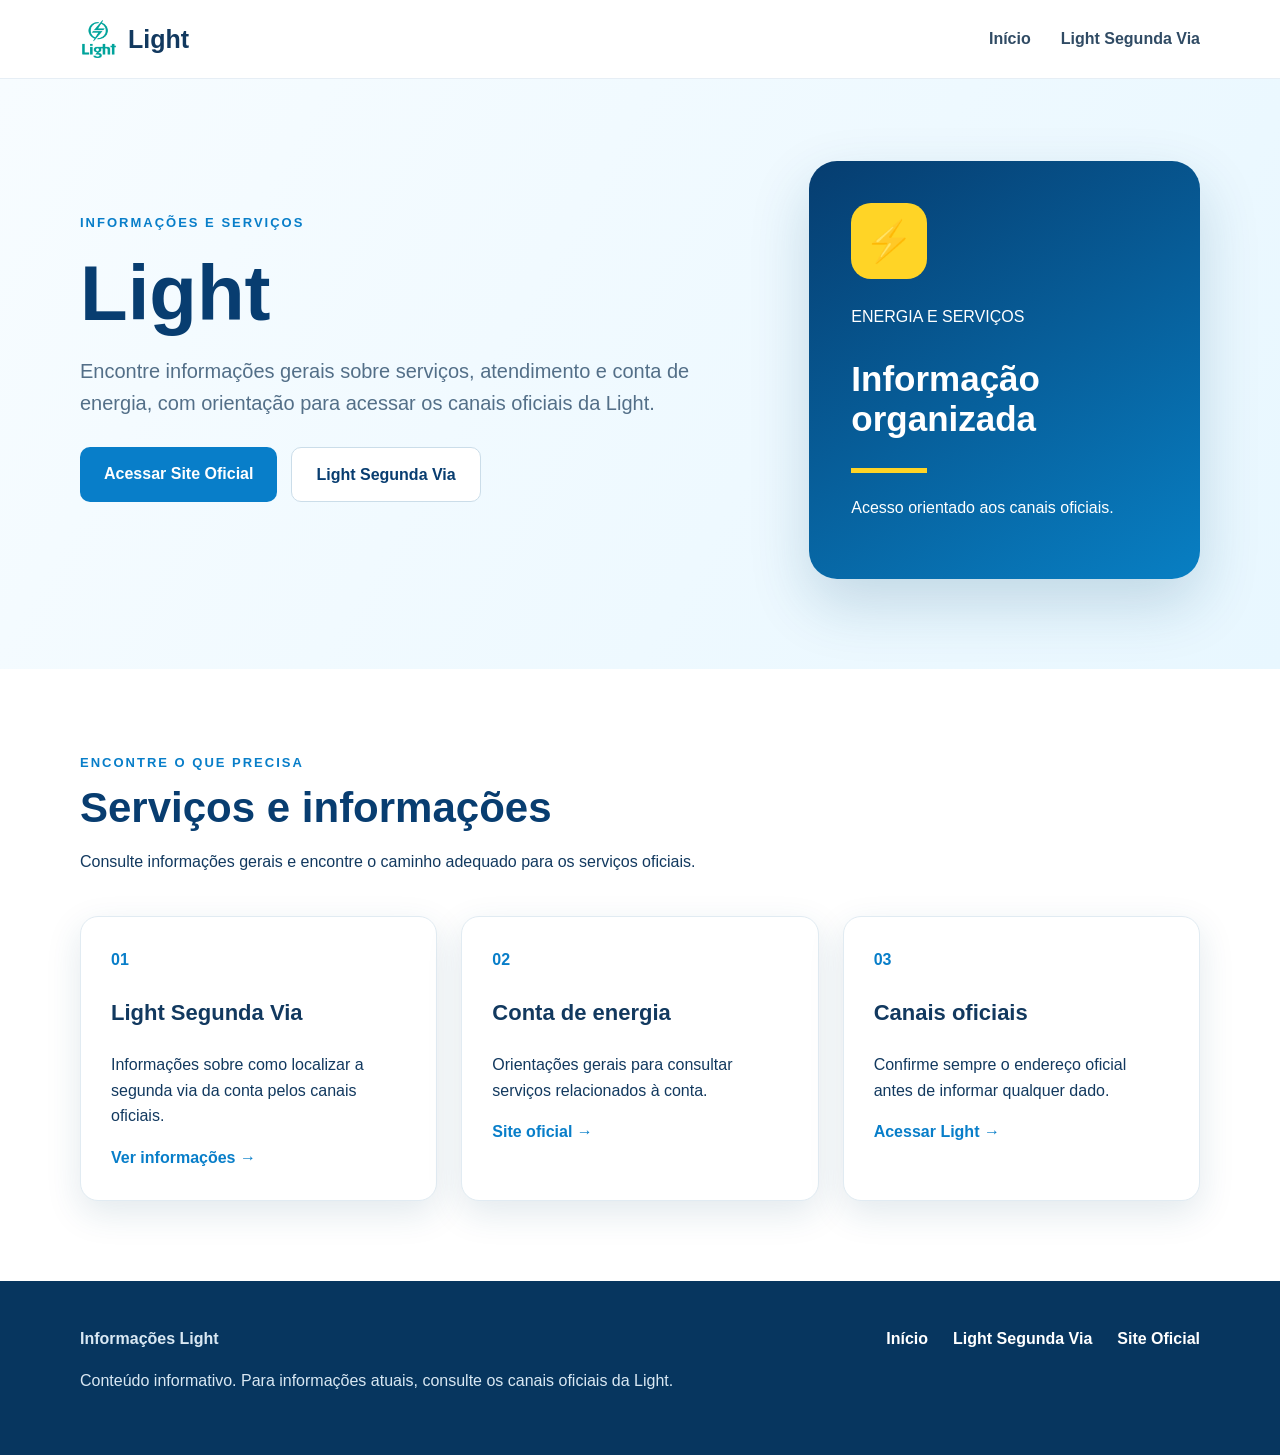
==== index.html @ f1644a53 "Add files via upload" ====
<!DOCTYPE html>
<html lang="pt-BR">
<head>
  <meta charset="UTF-8">
  <meta name="viewport" content="width=device-width, initial-scale=1.0">
  <title>Light | Informações e serviços</title>
  <meta name="description" content="Informações gerais sobre a Light, serviços e orientação para acessar os canais oficiais da empresa.">
  <link rel="icon" href="favicon.ico" sizes="any">
  <link rel="icon" type="image/png" href="favicon.png">
  <link rel="stylesheet" href="style-index.css">
</head>
<body>
  <header class="header">
    <div class="container nav">
      <a href="index.html" class="logo">
        <img src="favicon.png" alt="" class="logo-icon">
        <span>Light</span>
      </a>
      <nav>
        <a href="index.html">Início</a>
        <a href="light-segunda-via.html">Light Segunda Via</a>
      </nav>
    </div>
  </header>
  <main>
    <section class="hero">
      <div class="container hero-content">
        <div class="hero-copy">
          <span class="badge">INFORMAÇÕES E SERVIÇOS</span>
          <h1>Light</h1>
          <p class="hero-text">Encontre informações gerais sobre serviços, atendimento e conta de energia, com orientação para acessar os canais oficiais da Light.</p>
          <div class="hero-buttons">
            <a class="button primary" href="https://www.light.com.br/" target="_blank" rel="noopener noreferrer">Acessar Site Oficial</a>
            <a class="button secondary" href="light-segunda-via.html">Light Segunda Via</a>
          </div>
        </div>
        <div class="hero-card">
          <div class="hero-icon">⚡</div>
          <span>ENERGIA E SERVIÇOS</span>
          <h2>Informação organizada</h2>
          <div class="yellow-line"></div>
          <p>Acesso orientado aos canais oficiais.</p>
        </div>
      </div>
    </section>
    <section class="content-section">
      <div class="container">
        <div class="section-heading">
          <span>ENCONTRE O QUE PRECISA</span>
          <h2>Serviços e informações</h2>
          <p>Consulte informações gerais e encontre o caminho adequado para os serviços oficiais.</p>
        </div>
        <div class="cards">
          <article class="card">
            <div class="card-icon">01</div>
            <h3>Light Segunda Via</h3>
            <p>Informações sobre como localizar a segunda via da conta pelos canais oficiais.</p>
            <a href="light-segunda-via.html">Ver informações →</a>
          </article>
          <article class="card">
            <div class="card-icon">02</div>
            <h3>Conta de energia</h3>
            <p>Orientações gerais para consultar serviços relacionados à conta.</p>
            <a href="https://www.light.com.br/" target="_blank" rel="noopener noreferrer">Site oficial →</a>
          </article>
          <article class="card">
            <div class="card-icon">03</div>
            <h3>Canais oficiais</h3>
            <p>Confirme sempre o endereço oficial antes de informar qualquer dado.</p>
            <a href="https://www.light.com.br/" target="_blank" rel="noopener noreferrer">Acessar Light →</a>
          </article>
        </div>
      </div>
    </section>
  </main>
  <footer>
    <div class="container footer-content">
      <div><strong>Informações Light</strong><p>Conteúdo informativo. Para informações atuais, consulte os canais oficiais da Light.</p></div>
      <div class="footer-links"><a href="index.html">Início</a><a href="light-segunda-via.html">Light Segunda Via</a><a href="https://www.light.com.br/" target="_blank" rel="noopener noreferrer">Site Oficial</a></div>
    </div>
  </footer>
</body>
</html>
---- style-index.css ----
*{box-sizing:border-box}html{scroll-behavior:smooth}body{margin:0;font-family:Arial,Helvetica,sans-serif;color:#12395f;background:#fff;line-height:1.6}.container{width:min(1120px,calc(100% - 40px));margin:auto}.header{background:#fff;border-bottom:1px solid #e6eef5}.nav{min-height:78px;display:flex;align-items:center;justify-content:space-between}.logo{display:flex;align-items:center;gap:10px;color:#12395f;text-decoration:none;font-weight:800;font-size:25px}.logo-icon{width:38px;height:38px;object-fit:contain;border-radius:9px}.nav nav{display:flex;gap:30px}.nav nav a,.footer-links a{color:#304b64;text-decoration:none;font-weight:700}.hero{background:linear-gradient(120deg,#f7fcff,#e8f7ff);padding:82px 0 90px}.hero-content{display:grid;grid-template-columns:1.35fr .8fr;gap:70px;align-items:center}.badge,.section-heading>span,.section-label{font-size:13px;letter-spacing:2px;font-weight:800;color:#087ec9}.hero h1{font-size:clamp(48px,7vw,78px);line-height:1.05;margin:18px 0;color:#083d70}.hero-text{font-size:20px;color:#536f88;max-width:760px}.hero-buttons{display:flex;gap:14px;flex-wrap:wrap;margin:28px 0}.button{display:inline-block;padding:14px 24px;border-radius:10px;text-decoration:none;font-weight:800}.primary{background:#087ec9;color:#fff}.secondary{background:#fff;color:#083d70;border:1px solid #cbdde9}.hero-card{background:linear-gradient(150deg,#063d70,#087fc3);color:#fff;border-radius:28px;padding:42px;box-shadow:0 25px 60px #0a4f7730}.hero-icon{width:76px;height:76px;background:#ffd426;color:#111;border-radius:20px;display:grid;place-items:center;font-size:40px;margin-bottom:25px}.hero-card h2{font-size:35px;line-height:1.15}.yellow-line{height:5px;width:76px;background:#ffd426;margin:22px 0}.content-section,.information-section{padding:80px 0}.section-heading{max-width:760px;margin-bottom:42px}.section-heading h2,.information-grid h2{font-size:42px;line-height:1.15;margin:10px 0;color:#083d70}.cards{display:grid;grid-template-columns:repeat(3,1fr);gap:24px}.card{border:1px solid #e1ebf2;border-radius:18px;padding:30px;background:#fff;box-shadow:0 12px 35px #174e7220}.card-icon{font-weight:800;color:#087ec9;margin-bottom:18px}.card h3{font-size:22px;color:#12395f}.card a,.text-link{color:#087ec9;font-weight:800;text-decoration:none}.information-section{background:#f4faff}.information-grid{display:grid;grid-template-columns:1.1fr .9fr;gap:50px}.information-box{background:#fff;border-radius:20px;padding:34px;box-shadow:0 12px 35px #174e7218}.box-icon{font-size:28px;color:#087ec9}footer{background:#07365f;color:#d9e8f3;padding:45px 0}.footer-content{display:flex;justify-content:space-between;gap:40px}.footer-links{display:flex;gap:25px;flex-wrap:wrap}.footer-links a{color:#fff}@media(max-width:800px){.hero-content,.information-grid{grid-template-columns:1fr}.cards{grid-template-columns:1fr}.nav{align-items:flex-start;padding:16px 0;gap:15px}.nav nav{gap:12px;flex-wrap:wrap}.hero{padding:55px 0}.hero-card{margin-top:10px}.footer-content{flex-direction:column}}
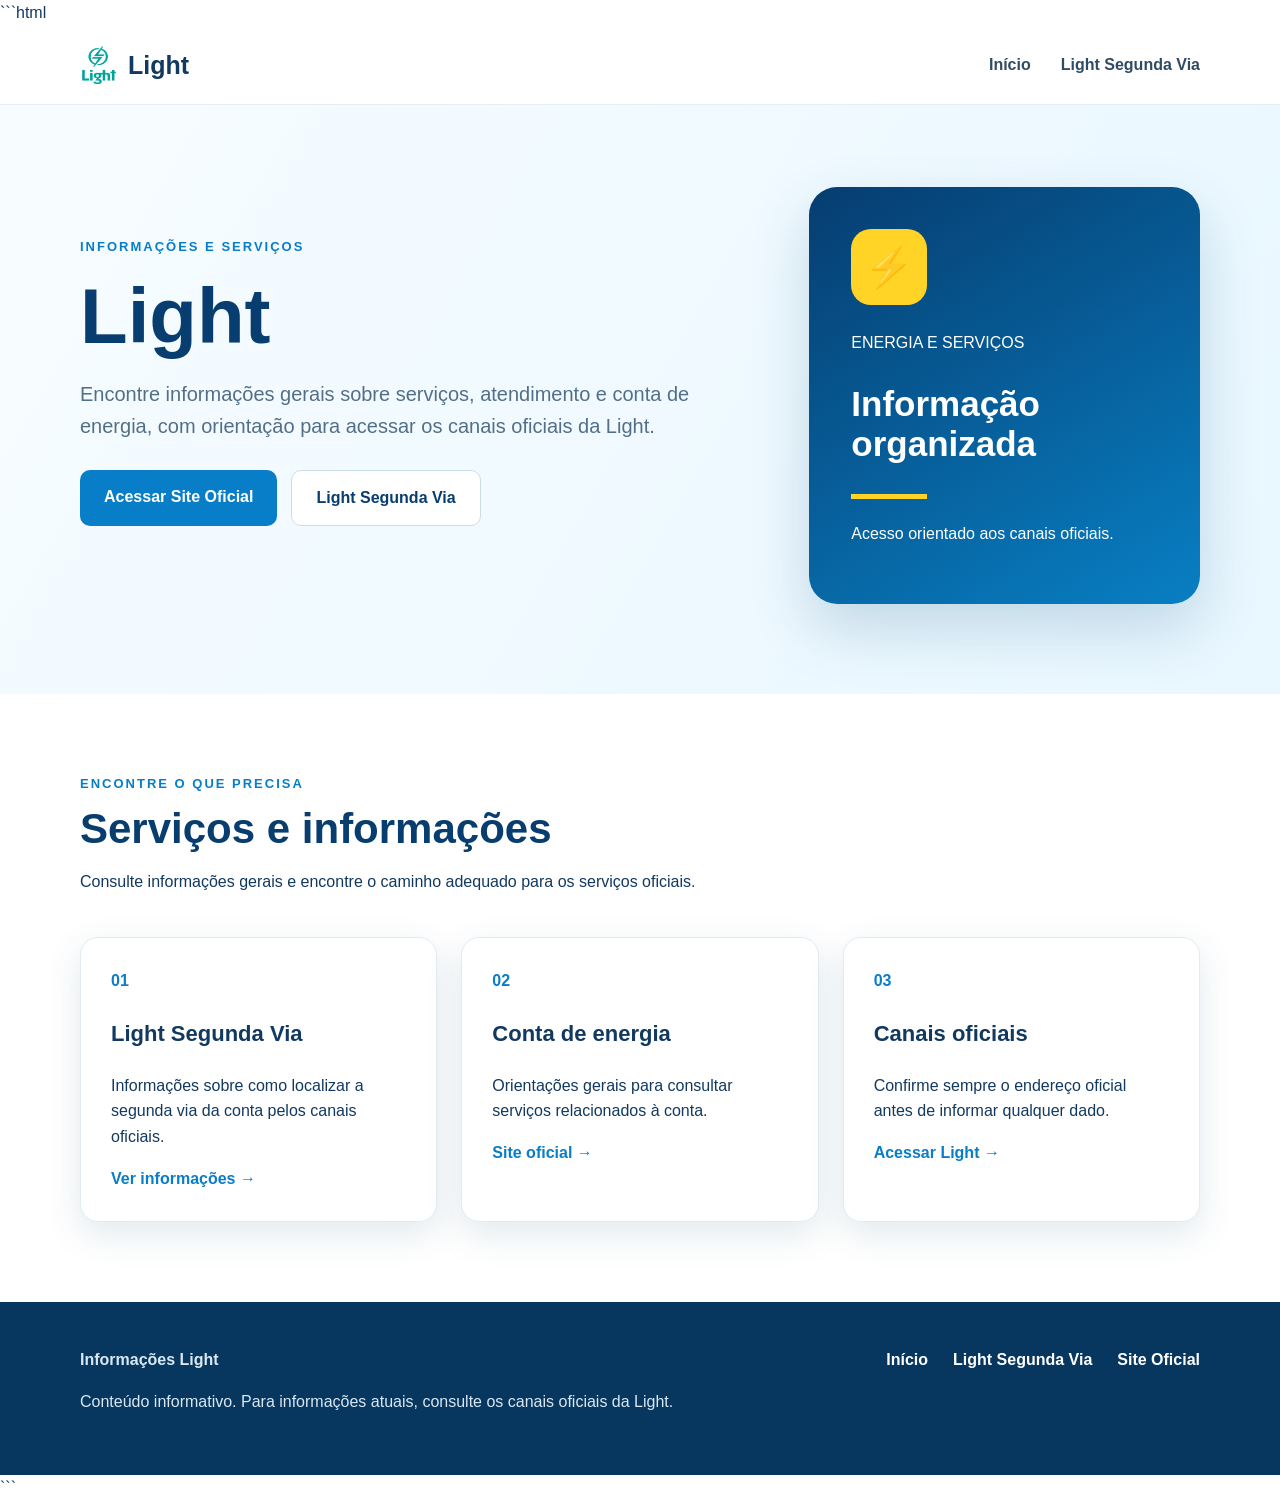
==== commit 55a50e2f: "Update index.html" ====
--- a/index.html
+++ b/index.html
@@ -1,83 +1,174 @@
+```html
 <!DOCTYPE html>
 <html lang="pt-BR">
 <head>
   <meta charset="UTF-8">
   <meta name="viewport" content="width=device-width, initial-scale=1.0">
+
   <title>Light | Informações e serviços</title>
+
   <meta name="description" content="Informações gerais sobre a Light, serviços e orientação para acessar os canais oficiais da empresa.">
+
+  <meta name="google-site-verification" content="x6tpoqMiykgni4qCcTNaDramUUXhQiYNbG9kC0mkyso">
+
   <link rel="icon" href="favicon.ico" sizes="any">
   <link rel="icon" type="image/png" href="favicon.png">
   <link rel="stylesheet" href="style-index.css">
 </head>
+
 <body>
+
   <header class="header">
     <div class="container nav">
       <a href="index.html" class="logo">
         <img src="favicon.png" alt="" class="logo-icon">
         <span>Light</span>
       </a>
+
       <nav>
         <a href="index.html">Início</a>
         <a href="light-segunda-via.html">Light Segunda Via</a>
       </nav>
     </div>
   </header>
+
   <main>
+
     <section class="hero">
       <div class="container hero-content">
+
         <div class="hero-copy">
           <span class="badge">INFORMAÇÕES E SERVIÇOS</span>
+
           <h1>Light</h1>
-          <p class="hero-text">Encontre informações gerais sobre serviços, atendimento e conta de energia, com orientação para acessar os canais oficiais da Light.</p>
+
+          <p class="hero-text">
+            Encontre informações gerais sobre serviços, atendimento e conta de energia, com orientação para acessar os canais oficiais da Light.
+          </p>
+
           <div class="hero-buttons">
-            <a class="button primary" href="https://www.light.com.br/" target="_blank" rel="noopener noreferrer">Acessar Site Oficial</a>
-            <a class="button secondary" href="light-segunda-via.html">Light Segunda Via</a>
+            <a class="button primary"
+               href="https://www.light.com.br/"
+               target="_blank"
+               rel="noopener noreferrer">
+              Acessar Site Oficial
+            </a>
+
+            <a class="button secondary" href="light-segunda-via.html">
+              Light Segunda Via
+            </a>
           </div>
         </div>
+
         <div class="hero-card">
           <div class="hero-icon">⚡</div>
           <span>ENERGIA E SERVIÇOS</span>
+
           <h2>Informação organizada</h2>
+
           <div class="yellow-line"></div>
+
           <p>Acesso orientado aos canais oficiais.</p>
+        </div>
+
+      </div>
+    </section>
+
+    <section class="content-section">
+      <div class="container">
+
+        <div class="section-heading">
+          <span>ENCONTRE O QUE PRECISA</span>
+
+          <h2>Serviços e informações</h2>
+
+          <p>
+            Consulte informações gerais e encontre o caminho adequado para os serviços oficiais.
+          </p>
+        </div>
+
+        <div class="cards">
+
+          <article class="card">
+            <div class="card-icon">01</div>
+
+            <h3>Light Segunda Via</h3>
+
+            <p>
+              Informações sobre como localizar a segunda via da conta pelos canais oficiais.
+            </p>
+
+            <a href="light-segunda-via.html">
+              Ver informações →
+            </a>
+          </article>
+
+          <article class="card">
+            <div class="card-icon">02</div>
+
+            <h3>Conta de energia</h3>
+
+            <p>
+              Orientações gerais para consultar serviços relacionados à conta.
+            </p>
+
+            <a href="https://www.light.com.br/"
+               target="_blank"
+               rel="noopener noreferrer">
+              Site oficial →
+            </a>
+          </article>
+
+          <article class="card">
+            <div class="card-icon">03</div>
+
+            <h3>Canais oficiais</h3>
+
+            <p>
+              Confirme sempre o endereço oficial antes de informar qualquer dado.
+            </p>
+
+            <a href="https://www.light.com.br/"
+               target="_blank"
+               rel="noopener noreferrer">
+              Acessar Light →
+            </a>
+          </article>
+
         </div>
       </div>
     </section>
-    <section class="content-section">
-      <div class="container">
-        <div class="section-heading">
-          <span>ENCONTRE O QUE PRECISA</span>
-          <h2>Serviços e informações</h2>
-          <p>Consulte informações gerais e encontre o caminho adequado para os serviços oficiais.</p>
-        </div>
-        <div class="cards">
-          <article class="card">
-            <div class="card-icon">01</div>
-            <h3>Light Segunda Via</h3>
-            <p>Informações sobre como localizar a segunda via da conta pelos canais oficiais.</p>
-            <a href="light-segunda-via.html">Ver informações →</a>
-          </article>
-          <article class="card">
-            <div class="card-icon">02</div>
-            <h3>Conta de energia</h3>
-            <p>Orientações gerais para consultar serviços relacionados à conta.</p>
-            <a href="https://www.light.com.br/" target="_blank" rel="noopener noreferrer">Site oficial →</a>
-          </article>
-          <article class="card">
-            <div class="card-icon">03</div>
-            <h3>Canais oficiais</h3>
-            <p>Confirme sempre o endereço oficial antes de informar qualquer dado.</p>
-            <a href="https://www.light.com.br/" target="_blank" rel="noopener noreferrer">Acessar Light →</a>
-          </article>
-        </div>
-      </div>
-    </section>
+
   </main>
+
   <footer>
     <div class="container footer-content">
-      <div><strong>Informações Light</strong><p>Conteúdo informativo. Para informações atuais, consulte os canais oficiais da Light.</p></div>
-      <div class="footer-links"><a href="index.html">Início</a><a href="light-segunda-via.html">Light Segunda Via</a><a href="https://www.light.com.br/" target="_blank" rel="noopener noreferrer">Site Oficial</a></div>
+
+      <div>
+        <strong>Informações Light</strong>
+
+        <p>
+          Conteúdo informativo. Para informações atuais, consulte os canais oficiais da Light.
+        </p>
+      </div>
+
+      <div class="footer-links">
+        <a href="index.html">Início</a>
+
+        <a href="light-segunda-via.html">
+          Light Segunda Via
+        </a>
+
+        <a href="https://www.light.com.br/"
+           target="_blank"
+           rel="noopener noreferrer">
+          Site Oficial
+        </a>
+      </div>
+
     </div>
   </footer>
+
 </body>
 </html>
+```
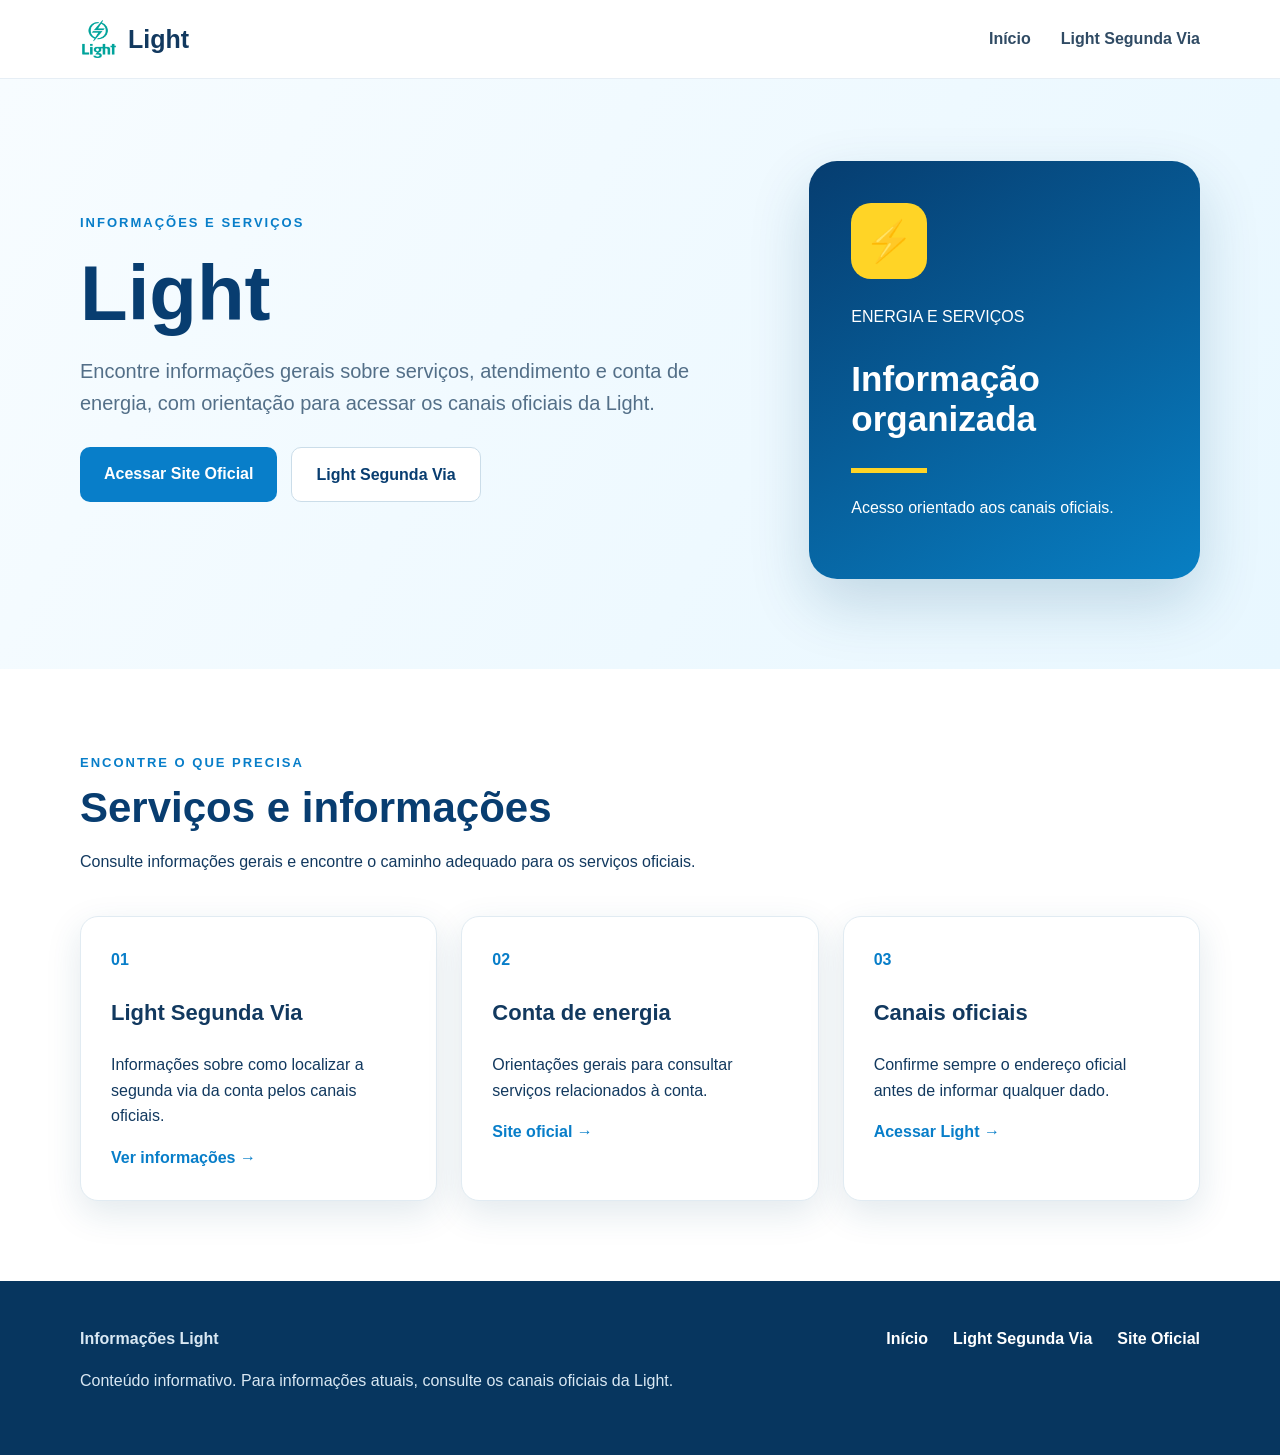
==== commit 24129e95: "Update index.html" ====
--- a/index.html
+++ b/index.html
@@ -1,4 +1,3 @@
-```html
 <!DOCTYPE html>
 <html lang="pt-BR">
 <head>
@@ -21,7 +20,7 @@
   <header class="header">
     <div class="container nav">
       <a href="index.html" class="logo">
-        <img src="favicon.png" alt="" class="logo-icon">
+        <img src="favicon.png" alt="Light" class="logo-icon">
         <span>Light</span>
       </a>
 
@@ -171,4 +170,3 @@
 
 </body>
 </html>
-```
